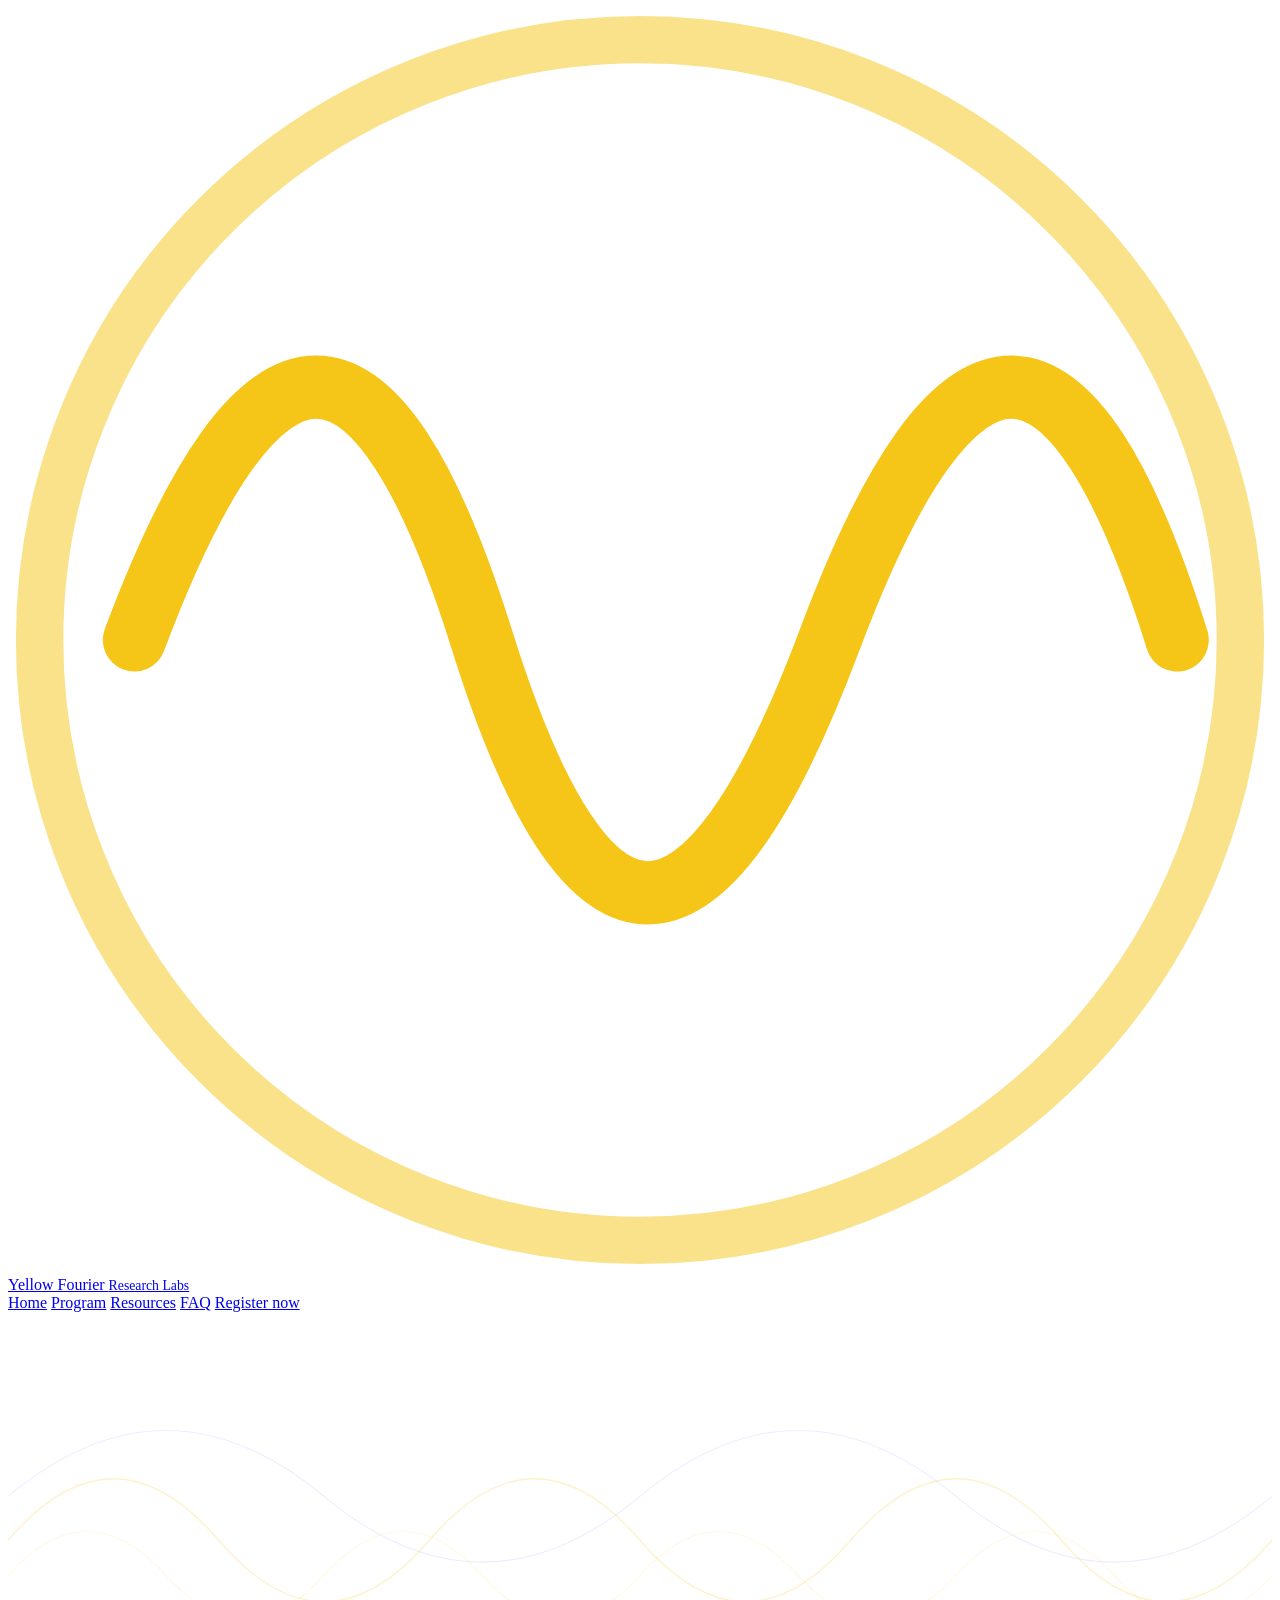
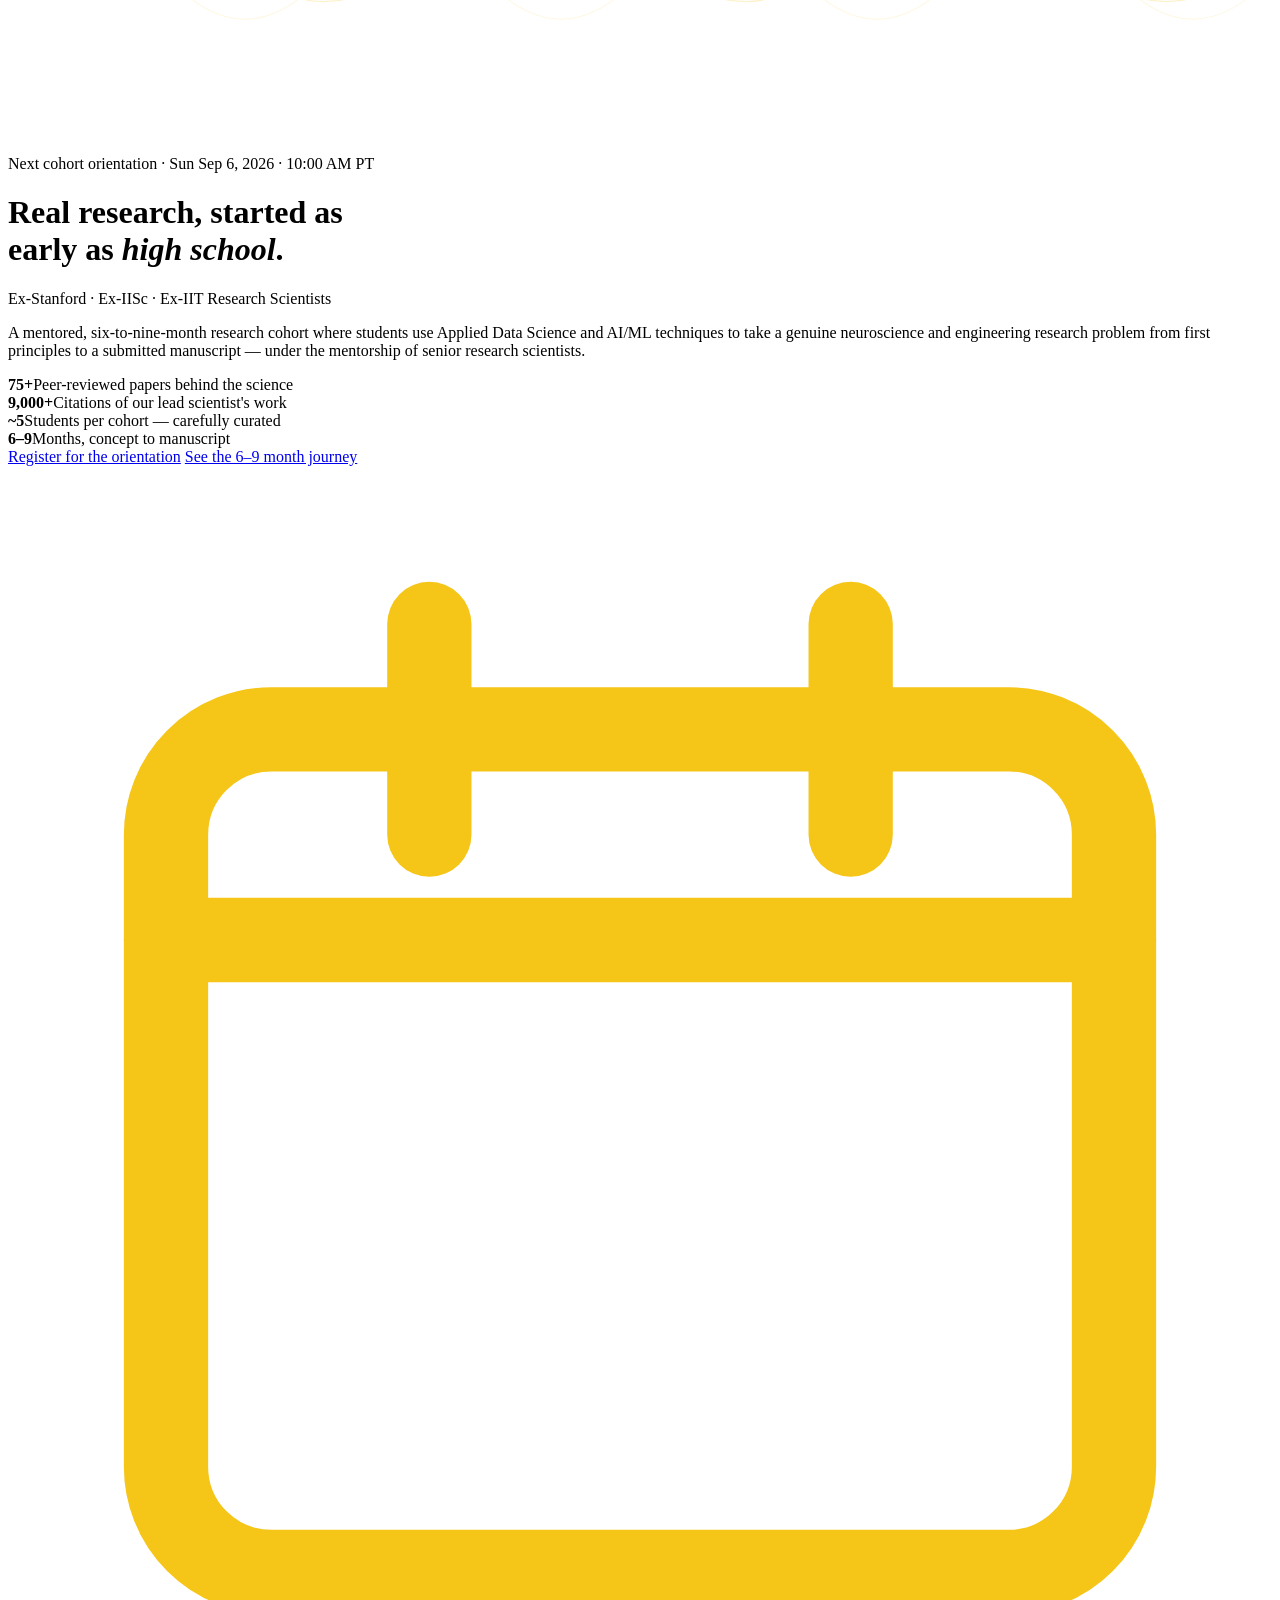
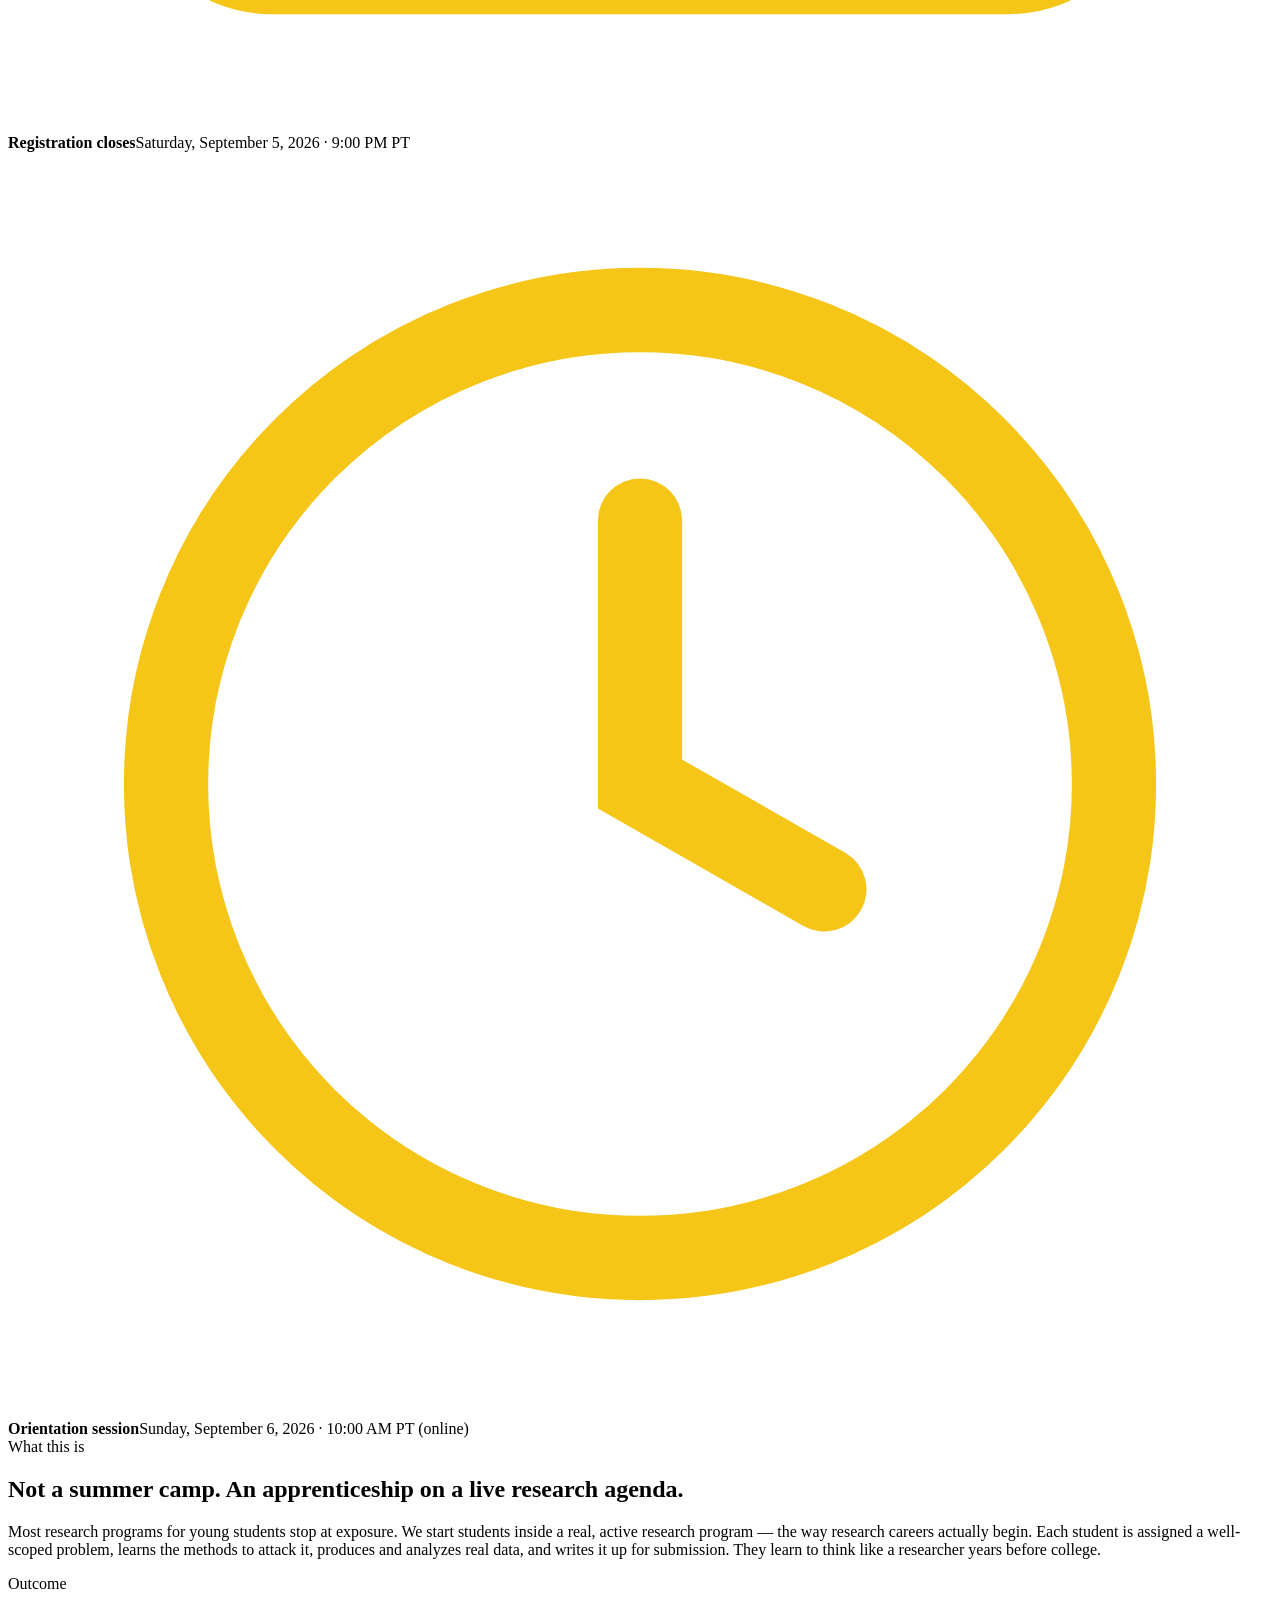
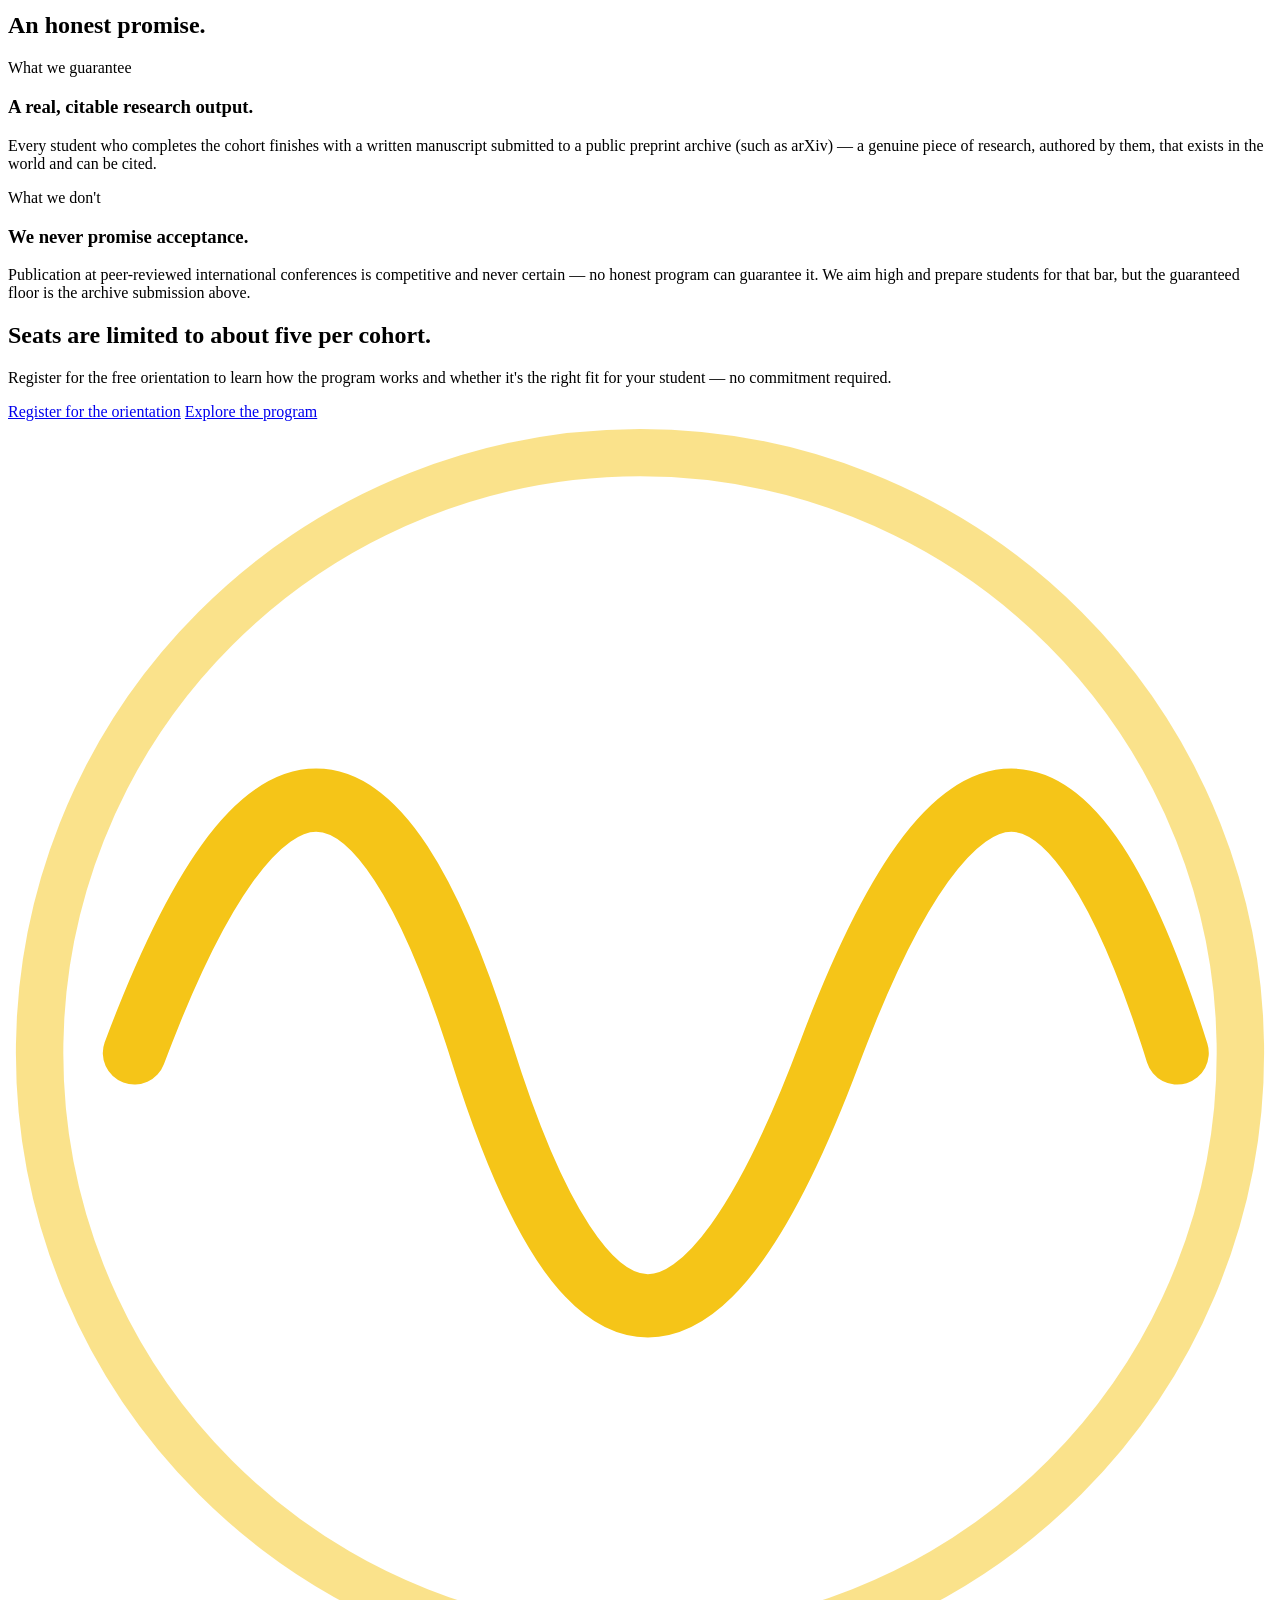
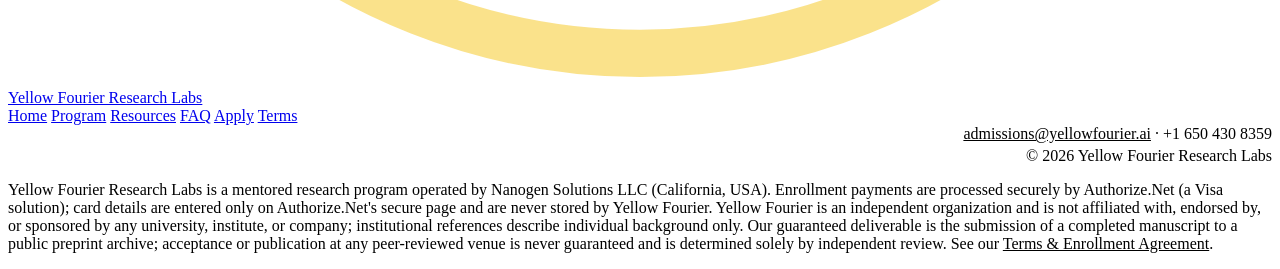
==== index.html @ 6ff9e4c4 "Add files via upload" ====
<!DOCTYPE html>
<html lang="en">
<head>
<meta charset="UTF-8">
<meta name="viewport" content="width=device-width, initial-scale=1.0">
<title>Yellow Fourier Research Labs — Real research. Started early.</title>
<meta name="description" content="A mentored 6–9 month research cohort where students take a real neuroscience and engineering problem from first principles to a submitted manuscript.">
<link rel="stylesheet" href="assets/styles.css">
</head>
<body>

<nav>
  <div class="wrap nav-in">
    <a class="brand" href="index.html">
      <svg class="dot" viewBox="0 0 40 40" fill="none"><circle cx="20" cy="20" r="19" stroke="#f5c518" stroke-width="1.5" opacity=".5"/><path d="M4 20 Q10 4 15 20 T26 20 T37 20" stroke="#f5c518" stroke-width="2" fill="none" stroke-linecap="round"/></svg>
      <span>Yellow&nbsp;Fourier <span style="color:var(--muted);font-size:.86rem">Research Labs</span></span>
    </a>
    <div class="nav-links">
      <a href="index.html" class="on">Home</a>
      <a href="program.html">Program</a>
      <a href="resources.html">Resources</a>
      <a href="faq.html">FAQ</a>
      <a href="apply.html" class="btn">Register now</a>
    </div>
  </div>
</nav>

<header>
  <div class="glow a"></div><div class="glow b"></div>
  <svg class="hero-wave" viewBox="0 0 1440 500" preserveAspectRatio="none" aria-hidden="true">
    <path d="M0 260 Q 120 120 240 260 T 480 260 T 720 260 T 960 260 T 1200 260 T 1440 260" stroke="rgba(245,197,24,.22)" stroke-width="1.5" fill="none"/>
    <path d="M0 300 Q 90 200 180 300 T 360 300 T 540 300 T 720 300 T 900 300 T 1080 300 T 1260 300 T 1440 300" stroke="rgba(245,197,24,.12)" stroke-width="1.2" fill="none"/>
    <path d="M0 210 Q 180 60 360 210 T 720 210 T 1080 210 T 1440 210" stroke="rgba(120,90,255,.12)" stroke-width="1.2" fill="none"/>
  </svg>
  <div class="wrap hero-in">
    <div class="hero-main">
      <div class="badge"><span class="pulse"></span> Next cohort orientation · Sun Sep 6, 2026 · 10:00 AM PT</div>
      <h1 class="serif">Real research, started as<br>early as <em>high school</em>.</h1>
      <div class="credline">Ex-Stanford · Ex-IISc · Ex-IIT Research Scientists</div>
      <p class="lede">A mentored, six-to-nine-month research cohort where students use Applied Data Science and AI/ML techniques to take a genuine neuroscience and engineering research problem from first principles to a submitted manuscript — under the mentorship of senior research scientists.</p>
      <div class="cred">
        <div><b>75+</b><span>Peer-reviewed papers behind the science</span></div>
        <div><b>9,000+</b><span>Citations of our lead scientist's work</span></div>
        <div><b>~5</b><span>Students per cohort — carefully curated</span></div>
        <div><b>6–9</b><span>Months, concept to manuscript</span></div>
      </div>
    </div>
    <aside class="hero-side">
      <div class="hero-cta">
        <a class="btn" href="apply.html">Register for the orientation</a>
        <a class="btn ghost" href="program.html">See the 6–9 month journey</a>
      </div>
      <div class="date-item">
        <svg viewBox="0 0 24 24" fill="none"><rect x="3" y="5" width="18" height="16" rx="2" stroke="#f5c518" stroke-width="1.6"/><path d="M3 9h18M8 3v4M16 3v4" stroke="#f5c518" stroke-width="1.6" stroke-linecap="round"/></svg>
        <div><b>Registration closes</b><span>Saturday, September 5, 2026 · 9:00 PM PT</span></div>
      </div>
      <div class="date-item">
        <svg viewBox="0 0 24 24" fill="none"><circle cx="12" cy="12" r="9" stroke="#f5c518" stroke-width="1.6"/><path d="M12 7v5l3.5 2" stroke="#f5c518" stroke-width="1.6" stroke-linecap="round"/></svg>
        <div><b>Orientation session</b><span>Sunday, September 6, 2026 · 10:00 AM PT (online)</span></div>
      </div>
    </aside>
  </div>
</header>

<div class="divider"></div>

<section>
  <div class="wrap">
    <div class="eyebrow">What this is</div>
    <h2 class="serif">Not a summer camp. An apprenticeship on a live research agenda.</h2>
    <p class="section-lede">Most research programs for young students stop at exposure. We start students inside a real, active research program — the way research careers actually begin. Each student is assigned a well-scoped problem, learns the methods to attack it, produces and analyzes real data, and writes it up for submission. They learn to think like a researcher years before college.</p>
  </div>
</section>

<section style="padding-top:0">
  <div class="wrap">
    <div class="eyebrow">Outcome</div>
    <h2 class="serif">An honest promise.</h2>
    <div class="promise">
      <div class="grid">
        <div class="good">
          <span class="tag g">What we guarantee</span>
          <h3>A real, citable research output.</h3>
          <p>Every student who completes the cohort finishes with a written manuscript submitted to a public preprint archive (such as arXiv) — a genuine piece of research, authored by them, that exists in the world and can be cited.</p>
        </div>
        <div class="bad">
          <span class="tag n">What we don't</span>
          <h3>We never promise acceptance.</h3>
          <p>Publication at peer-reviewed international conferences is competitive and never certain — no honest program can guarantee it. We aim high and prepare students for that bar, but the guaranteed floor is the archive submission above.</p>
        </div>
      </div>
    </div>
  </div>
</section>

<section style="padding-top:0">
  <div class="wrap">
    <div class="cta-strip">
      <h2 class="serif">Seats are limited to about five per cohort.</h2>
      <p>Register for the free orientation to learn how the program works and whether it's the right fit for your student — no commitment required.</p>
      <div class="row">
        <a class="btn" href="apply.html">Register for the orientation</a>
        <a class="btn ghost" href="program.html">Explore the program</a>
      </div>
    </div>
  </div>
</section>

<footer>
  <div class="wrap">
    <div class="foot-in">
      <a class="brand" href="index.html" style="font-size:1rem">
        <svg class="dot" viewBox="0 0 40 40" fill="none"><circle cx="20" cy="20" r="19" stroke="#f5c518" stroke-width="1.5" opacity=".5"/><path d="M4 20 Q10 4 15 20 T26 20 T37 20" stroke="#f5c518" stroke-width="2" fill="none" stroke-linecap="round"/></svg>
        <span>Yellow Fourier Research Labs</span>
      </a>
      <div class="foot-links">
        <a href="index.html">Home</a>
        <a href="program.html">Program</a>
        <a href="resources.html">Resources</a>
        <a href="faq.html">FAQ</a>
        <a href="apply.html">Apply</a>
        <a href="terms.html">Terms</a>
      </div>
      <div style="text-align:right">
        <div><a href="mailto:admissions@yellowfourier.ai" style="color:var(--amber-2)">admissions@yellowfourier.ai</a> · +1 650 430 8359</div>
        <div style="margin-top:4px">© 2026 Yellow Fourier Research Labs</div>
      </div>
    </div>
    <p class="foot-legal">Yellow Fourier Research Labs is a mentored research program operated by Nanogen Solutions LLC (California, USA). Enrollment payments are processed securely by Authorize.Net (a Visa solution); card details are entered only on Authorize.Net's secure page and are never stored by Yellow Fourier. Yellow Fourier is an independent organization and is not affiliated with, endorsed by, or sponsored by any university, institute, or company; institutional references describe individual background only. Our guaranteed deliverable is the submission of a completed manuscript to a public preprint archive; acceptance or publication at any peer-reviewed venue is never guaranteed and is determined solely by independent review. See our <a href="terms.html" style="color:var(--amber-2)">Terms &amp; Enrollment Agreement</a>.</p>
  </div>
</footer>

<script>
/* Yellow Fourier Research Labs — shared site script (inlined). */
(function(){
  var form = document.getElementById('regForm');
  var note = document.getElementById('formNote');
  if(form){
    form.addEventListener('submit', function(e){
      e.preventDefault();
      if(!form.checkValidity()){ form.reportValidity(); return; }
      var v = function(id){ var el = document.getElementById(id); return el && el.value ? el.value.trim() : ''; };
      var lines = [
        'YELLOW FOURIER RESEARCH LABS — COHORT REGISTRATION','',
        '— Parent / guardian —',
        'Name: ' + v('pFirst') + ' ' + v('pLast'),
        'Email: ' + v('pEmail'),
        'Phone: ' + v('pPhone'),'',
        '— Student —',
        'Name: ' + v('sFirst') + ' ' + v('sLast'),
        'Grade: ' + v('grade'),
        'School: ' + v('school'),
        'County: ' + v('county'),
        'City/State/Country: ' + (v('location') || '(not provided)'),
        'Field of interest: ' + (v('field') || '(not provided)'),'',
        '— Prior research / technical experience —',
        (v('exp') || '(none provided)'),'',
        '— Anything else —',
        (v('notes') || '(none provided)'),'',
        'Registering for the orientation on Sunday, September 6, 2026 at 10:00 AM PT.'
      ];
      var subject = 'Cohort registration — ' + v('sFirst') + ' ' + v('sLast');
      var mailto = 'mailto:admissions@yellowfourier.ai?subject=' + encodeURIComponent(subject) + '&body=' + encodeURIComponent(lines.join('\n'));
      window.location.href = mailto;
      note.textContent = 'Your email app should now open with your registration pre-filled — just press send to admissions@yellowfourier.ai. If nothing opened, email us directly at admissions@yellowfourier.ai.';
      note.style.display = 'block';
      note.scrollIntoView({behavior:'smooth', block:'center'});
    });
  }

  var ACCESS_CODE = 'yfrl-cohort';
  var gate = document.getElementById('kbGate');
  var content = document.getElementById('kbContent');
  var passEl = document.getElementById('kbPass');
  var errEl = document.getElementById('kbErr');
  var btn = document.getElementById('kbBtn');
  var lockBtn = document.getElementById('kbLock');
  function tryUnlock(){
    var val = (passEl.value || '').trim();
    if(val.toLowerCase() === ACCESS_CODE.toLowerCase()){
      gate.style.display = 'none'; content.classList.add('open'); errEl.style.display = 'none';
    } else { errEl.style.display = 'block'; passEl.focus(); passEl.select(); }
  }
  if(btn){ btn.addEventListener('click', tryUnlock); }
  if(passEl){ passEl.addEventListener('keydown', function(e){ if(e.key === 'Enter'){ e.preventDefault(); tryUnlock(); } }); }
  if(lockBtn){ lockBtn.addEventListener('click', function(){ content.classList.remove('open'); gate.style.display = 'block'; passEl.value = ''; window.scrollTo({top:0, behavior:'smooth'}); }); }

  var faqs = document.querySelectorAll('.faq-item');
  faqs.forEach(function(d){ d.addEventListener('toggle', function(){ if(d.open){ faqs.forEach(function(o){ if(o !== d) o.open = false; }); } }); });
})();
</script>
</body>
</html>
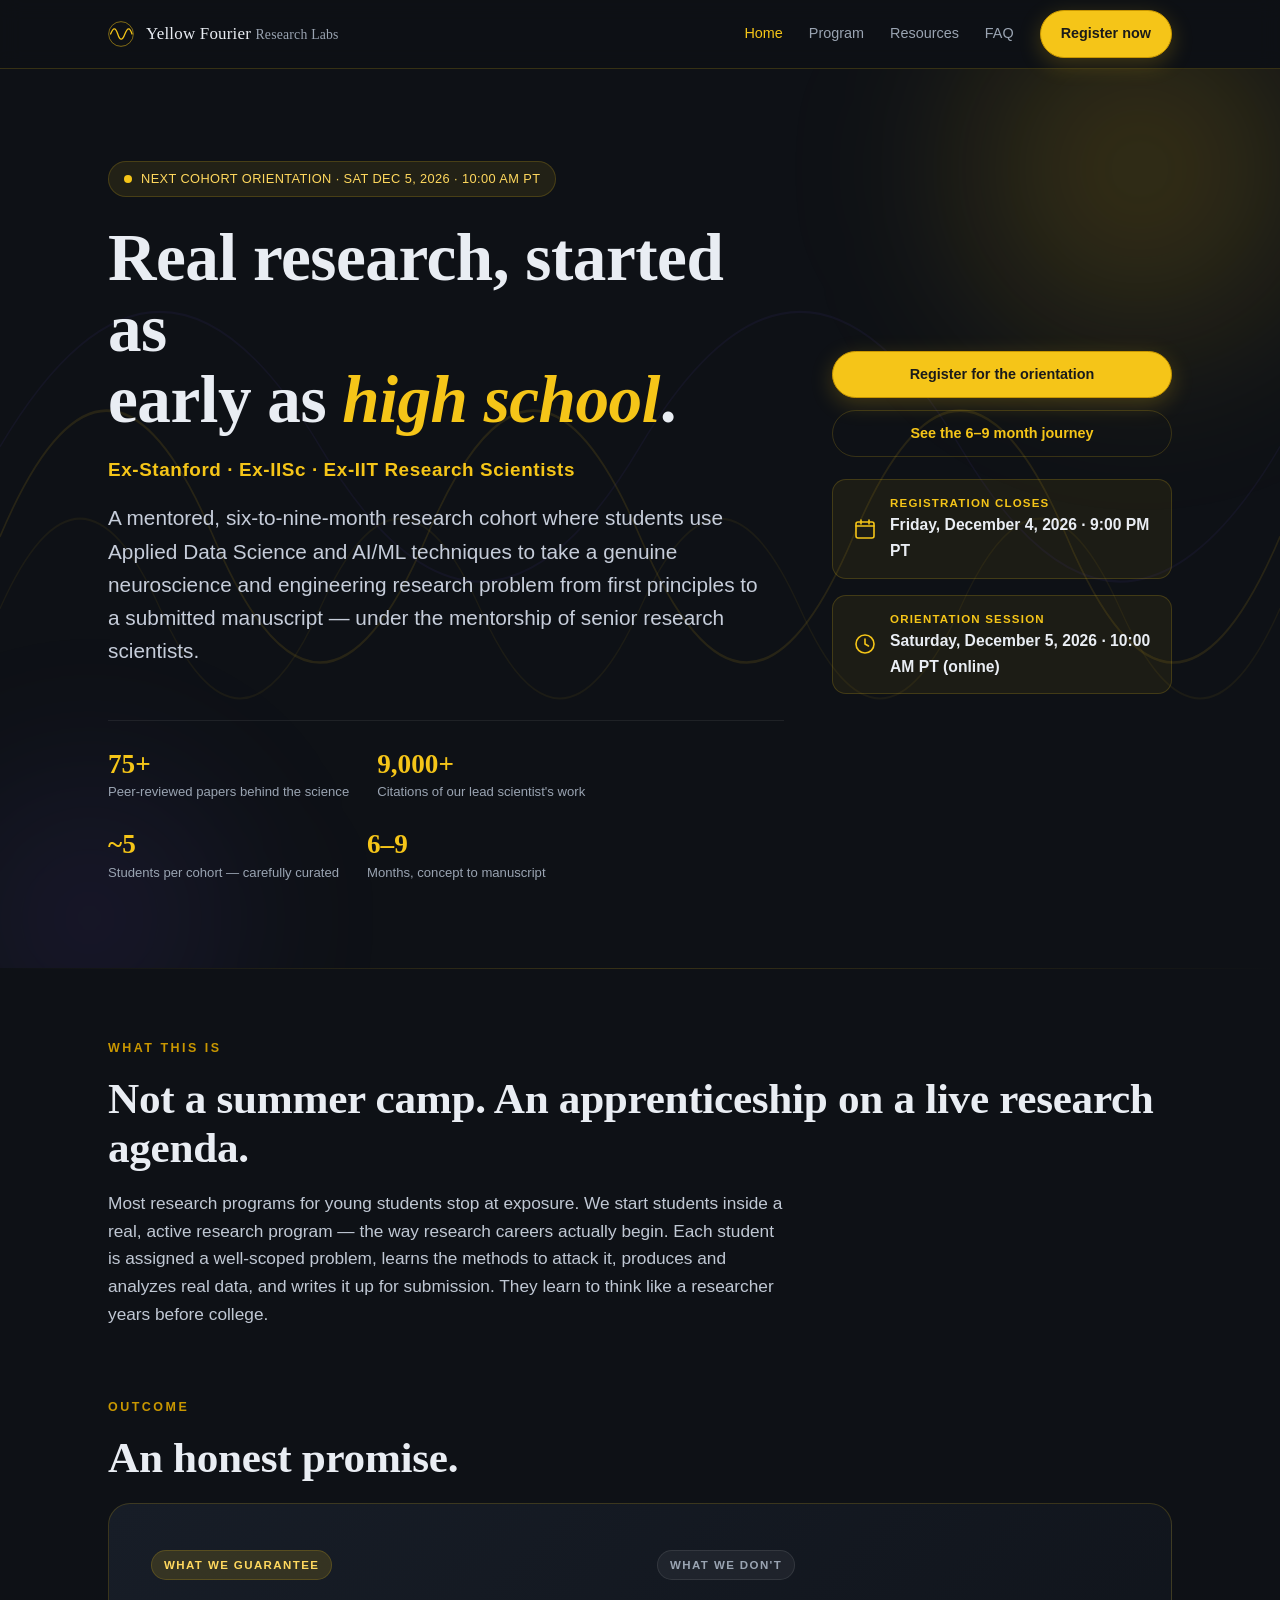
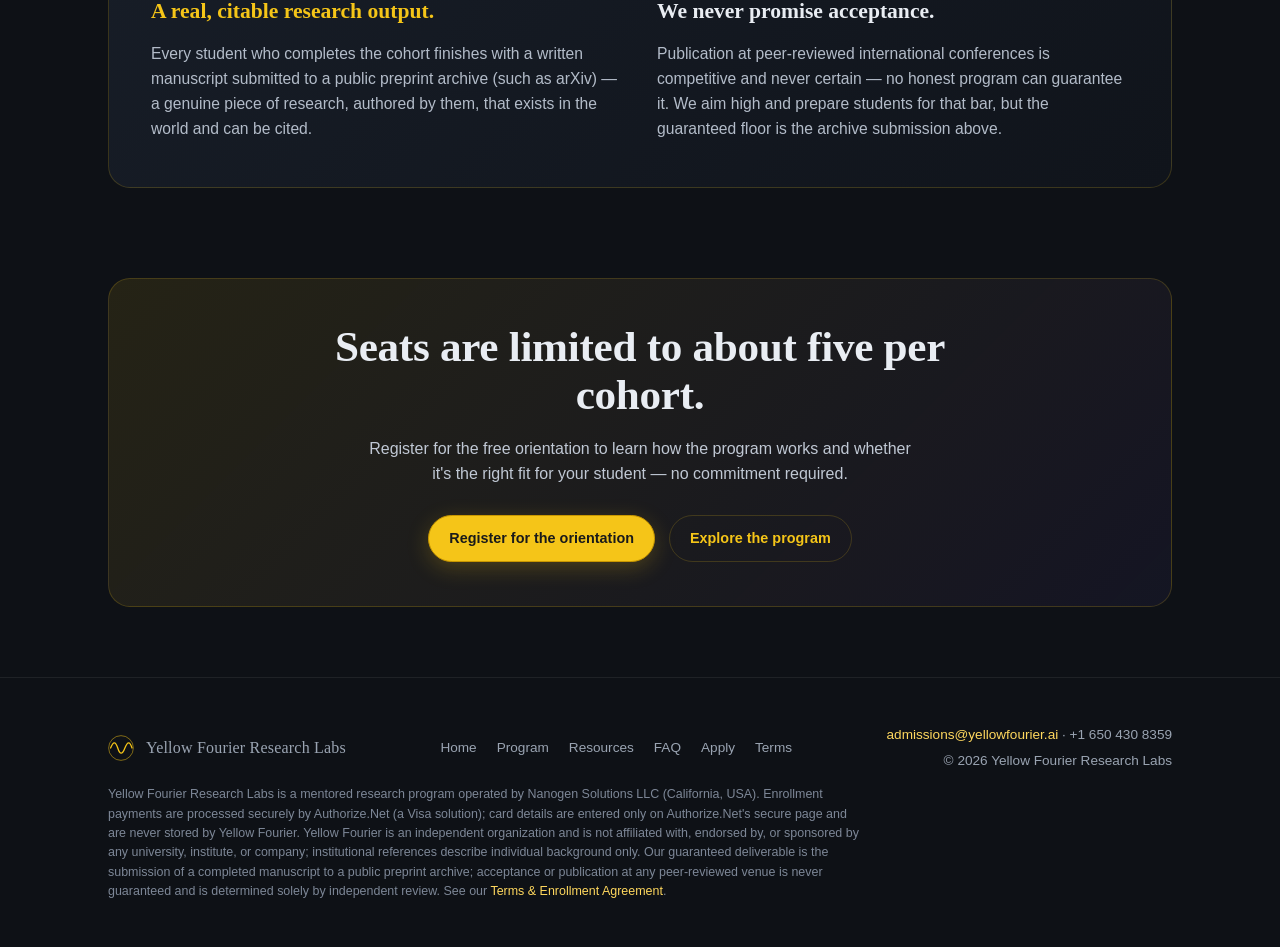
==== commit 28051c5a: "Orientation -> Sat Dec 5, 2026 (reg closes Dec 4); enroll.html redirect to A2" ====
--- a/index.html
+++ b/index.html
@@ -34,7 +34,7 @@
   </svg>
   <div class="wrap hero-in">
     <div class="hero-main">
-      <div class="badge"><span class="pulse"></span> Next cohort orientation · Sun Sep 6, 2026 · 10:00 AM PT</div>
+      <div class="badge"><span class="pulse"></span> Next cohort orientation · Sat Dec 5, 2026 · 10:00 AM PT</div>
       <h1 class="serif">Real research, started as<br>early as <em>high school</em>.</h1>
       <div class="credline">Ex-Stanford · Ex-IISc · Ex-IIT Research Scientists</div>
       <p class="lede">A mentored, six-to-nine-month research cohort where students use Applied Data Science and AI/ML techniques to take a genuine neuroscience and engineering research problem from first principles to a submitted manuscript — under the mentorship of senior research scientists.</p>
@@ -52,11 +52,11 @@
       </div>
       <div class="date-item">
         <svg viewBox="0 0 24 24" fill="none"><rect x="3" y="5" width="18" height="16" rx="2" stroke="#f5c518" stroke-width="1.6"/><path d="M3 9h18M8 3v4M16 3v4" stroke="#f5c518" stroke-width="1.6" stroke-linecap="round"/></svg>
-        <div><b>Registration closes</b><span>Saturday, September 5, 2026 · 9:00 PM PT</span></div>
+        <div><b>Registration closes</b><span>Friday, December 4, 2026 · 9:00 PM PT</span></div>
       </div>
       <div class="date-item">
         <svg viewBox="0 0 24 24" fill="none"><circle cx="12" cy="12" r="9" stroke="#f5c518" stroke-width="1.6"/><path d="M12 7v5l3.5 2" stroke="#f5c518" stroke-width="1.6" stroke-linecap="round"/></svg>
-        <div><b>Orientation session</b><span>Sunday, September 6, 2026 · 10:00 AM PT (online)</span></div>
+        <div><b>Orientation session</b><span>Saturday, December 5, 2026 · 10:00 AM PT (online)</span></div>
       </div>
     </aside>
   </div>
@@ -157,7 +157,7 @@
         (v('exp') || '(none provided)'),'',
         '— Anything else —',
         (v('notes') || '(none provided)'),'',
-        'Registering for the orientation on Sunday, September 6, 2026 at 10:00 AM PT.'
+        'Registering for the orientation on Saturday, December 5, 2026 at 10:00 AM PT.'
       ];
       var subject = 'Cohort registration — ' + v('sFirst') + ' ' + v('sLast');
       var mailto = 'mailto:admissions@yellowfourier.ai?subject=' + encodeURIComponent(subject) + '&body=' + encodeURIComponent(lines.join('\n'));
--- a/assets/styles.css
+++ b/assets/styles.css
@@ -0,0 +1,272 @@
+:root{
+  --ink:#0e1116;
+  --panel:#141922;
+  --panel2:#1b2230;
+  --amber:#f5c518;
+  --amber-2:#ffd85e;
+  --amber-deep:#c99700;
+  --paper:#f7f4ec;
+  --muted:#9aa4b2;
+  --line:rgba(245,197,24,.18);
+  --serif:"Iowan Old Style","Palatino Linotype",Palatino,"Book Antiqua",Georgia,serif;
+  --sans:-apple-system,BlinkMacSystemFont,"Segoe UI",Roboto,Helvetica,Arial,sans-serif;
+}
+*{box-sizing:border-box;margin:0;padding:0}
+html{scroll-behavior:smooth}
+body{
+  background:var(--ink);
+  color:#e9edf3;
+  font-family:var(--sans);
+  line-height:1.6;
+  -webkit-font-smoothing:antialiased;
+  overflow-x:hidden;
+}
+a{color:inherit;text-decoration:none}
+.wrap{max-width:1120px;margin:0 auto;padding:0 28px}
+.serif{font-family:var(--serif)}
+.amber{color:var(--amber)}
+
+/* NAV */
+nav{
+  position:sticky;top:0;z-index:50;
+  backdrop-filter:blur(10px);
+  background:rgba(14,17,22,.72);
+  border-bottom:1px solid var(--line);
+}
+.nav-in{display:flex;align-items:center;justify-content:space-between;height:68px}
+.brand{display:flex;align-items:center;gap:12px;font-family:var(--serif);font-size:1.06rem;letter-spacing:.2px}
+.brand .dot{width:26px;height:26px;flex:0 0 26px}
+.nav-links{display:flex;gap:26px;align-items:center;font-size:.9rem;color:var(--muted)}
+.nav-links a{transition:color .15s}
+.nav-links a:hover{color:var(--amber)}
+.nav-links a.on:not(.btn){color:var(--amber)}
+.btn{
+  display:inline-block;background:var(--amber);color:#1a1a1a;
+  font-weight:650;font-size:.9rem;padding:11px 20px;border-radius:999px;
+  border:1px solid var(--amber-deep);transition:transform .15s ease, box-shadow .2s ease;
+  box-shadow:0 6px 22px rgba(245,197,24,.22);cursor:pointer;
+}
+.btn:hover{transform:translateY(-2px);box-shadow:0 10px 30px rgba(245,197,24,.34)}
+.btn.ghost{background:transparent;color:var(--amber);box-shadow:none;border-color:var(--line)}
+.btn.ghost:hover{background:rgba(245,197,24,.08)}
+@media(max-width:760px){.nav-links a:not(.btn){display:none}}
+
+/* HERO */
+header{position:relative;padding:92px 0 84px;overflow:hidden}
+.hero-wave{position:absolute;inset:0;width:100%;height:100%;z-index:0;opacity:.5}
+.glow{position:absolute;z-index:0;filter:blur(70px);border-radius:50%}
+.glow.a{width:520px;height:520px;background:radial-gradient(circle,rgba(245,197,24,.22),transparent 70%);top:-160px;right:-120px}
+.glow.b{width:420px;height:420px;background:radial-gradient(circle,rgba(120,90,255,.12),transparent 70%);bottom:-160px;left:-120px}
+.hero-in{position:relative;z-index:2;display:grid;grid-template-columns:minmax(0,1fr) 340px;column-gap:48px;row-gap:0;align-items:center}
+.hero-main{min-width:0}
+.hero-side{display:flex;flex-direction:column;gap:16px;align-self:center}
+.hero-side .hero-cta{margin-top:0;flex-direction:column;gap:12px;margin-bottom:6px}
+.hero-side .hero-cta .btn{text-align:center}
+@media(max-width:900px){
+  .hero-in{grid-template-columns:1fr}
+  .hero-side{margin-top:38px}
+}
+.badge{
+  display:inline-flex;align-items:center;gap:9px;font-size:.8rem;letter-spacing:.4px;
+  text-transform:uppercase;color:var(--amber-2);background:rgba(245,197,24,.09);
+  border:1px solid var(--line);padding:7px 15px;border-radius:999px;margin-bottom:26px;
+}
+.pulse{width:8px;height:8px;border-radius:50%;background:var(--amber);box-shadow:0 0 0 0 rgba(245,197,24,.6);animation:pulse 2s infinite}
+@keyframes pulse{0%{box-shadow:0 0 0 0 rgba(245,197,24,.55)}70%{box-shadow:0 0 0 10px rgba(245,197,24,0)}100%{box-shadow:0 0 0 0 rgba(245,197,24,0)}}
+h1{font-family:var(--serif);font-weight:600;font-size:clamp(2.5rem,6vw,4.2rem);line-height:1.05;letter-spacing:-.5px}
+h1 em{font-style:italic;color:var(--amber)}
+.credline{font-size:clamp(1rem,2vw,1.18rem);font-weight:700;letter-spacing:.6px;color:var(--amber);margin-top:20px}
+.lede{font-size:clamp(1.05rem,2.2vw,1.3rem);color:#c6cdda;margin-top:16px;max-width:660px}
+.hero-cta{display:flex;gap:14px;flex-wrap:wrap;margin-top:38px}
+.cred{grid-column:1/-1;display:flex;flex-wrap:wrap;gap:28px;margin-top:52px;padding-top:30px;border-top:1px solid rgba(255,255,255,.07)}
+.cred div{min-width:120px}
+.cred b{font-family:var(--serif);font-size:1.7rem;color:var(--amber);display:block;line-height:1}
+.cred span{font-size:.82rem;color:var(--muted)}
+.date-item{display:flex;gap:13px;align-items:center;background:rgba(245,197,24,.06);border:1px solid var(--line);border-radius:14px;padding:14px 20px}
+.date-item svg{width:24px;height:24px;flex:0 0 24px}
+.date-item b{display:block;font-size:.72rem;letter-spacing:1.2px;text-transform:uppercase;color:var(--amber)}
+.date-item span{font-size:.98rem;color:#e9edf3;font-weight:600}
+
+/* PAGE HEADER (non-home pages) */
+.page-hero{position:relative;overflow:hidden;padding:70px 0 10px}
+.page-hero .glow.a{width:420px;height:420px;top:-180px;right:-140px}
+.page-hero .inner{position:relative;z-index:2;max-width:760px}
+.page-hero .eyebrow{margin-bottom:14px}
+.page-hero h1{font-size:clamp(2.1rem,5vw,3.2rem)}
+.page-hero p{color:#c0c8d4;font-size:1.1rem;margin-top:18px;max-width:680px}
+
+/* SECTIONS */
+section{padding:70px 0;position:relative}
+.eyebrow{font-size:.78rem;letter-spacing:2.5px;text-transform:uppercase;color:var(--amber-deep);font-weight:700;margin-bottom:16px}
+h2{font-family:var(--serif);font-weight:600;font-size:clamp(1.9rem,4vw,2.7rem);line-height:1.12;letter-spacing:-.3px}
+.section-lede{color:#c0c8d4;font-size:1.08rem;max-width:680px;margin-top:18px}
+.divider{height:1px;background:linear-gradient(90deg,transparent,var(--line),transparent)}
+
+/* JOURNEY */
+.phases{display:grid;grid-template-columns:repeat(3,1fr);gap:22px;margin-top:48px}
+.phase{
+  background:linear-gradient(180deg,var(--panel),var(--panel2));
+  border:1px solid rgba(255,255,255,.06);border-radius:18px;padding:30px 26px;position:relative;overflow:hidden;
+}
+.phase::before{content:"";position:absolute;top:0;left:0;right:0;height:3px;background:linear-gradient(90deg,var(--amber),transparent)}
+.phase .no{font-family:var(--serif);font-size:2.4rem;color:rgba(245,197,24,.28);line-height:1}
+.phase .mo{font-size:.78rem;letter-spacing:1.5px;text-transform:uppercase;color:var(--amber);margin:14px 0 8px}
+.phase h3{font-family:var(--serif);font-weight:600;font-size:1.3rem;margin-bottom:10px}
+.phase p{color:#aeb7c4;font-size:.95rem}
+@media(max-width:820px){.phases{grid-template-columns:1fr}}
+.format{display:grid;grid-template-columns:1fr 1fr;gap:22px;margin-top:22px}
+.fmt{display:flex;gap:14px;align-items:flex-start;background:rgba(245,197,24,.05);border:1px solid var(--line);border-radius:14px;padding:20px 22px}
+.fmt svg{width:26px;height:26px;flex:0 0 26px;margin-top:2px}
+.fmt b{font-family:var(--serif);font-size:1.05rem;display:block;margin-bottom:3px}
+.fmt span{color:#aeb7c4;font-size:.9rem}
+@media(max-width:820px){.format{grid-template-columns:1fr}}
+
+/* DOMAINS */
+.domains{display:grid;grid-template-columns:repeat(3,1fr);gap:22px;margin-top:44px}
+.dom{border:1px solid rgba(255,255,255,.08);border-radius:16px;padding:28px 24px;background:rgba(255,255,255,.02);transition:border-color .2s,transform .2s}
+.dom:hover{border-color:var(--line);transform:translateY(-3px)}
+.dom .ic{width:40px;height:40px;margin-bottom:16px}
+.dom h3{font-family:var(--serif);font-size:1.18rem;margin-bottom:8px;font-weight:600}
+.dom p{color:#aeb7c4;font-size:.92rem}
+@media(max-width:820px){.domains{grid-template-columns:1fr}}
+
+/* GUARANTEE */
+.promise{background:linear-gradient(135deg,#171d27,#10141b);border:1px solid var(--line);border-radius:22px;padding:46px 42px;margin-top:20px;position:relative;overflow:hidden}
+.promise .grid{display:grid;grid-template-columns:1fr 1fr;gap:34px}
+.promise h3{font-family:var(--serif);font-size:1.35rem;margin-bottom:12px}
+.promise .good h3{color:var(--amber)}
+.promise p{color:#b3bcc9;font-size:.98rem}
+.promise .tag{display:inline-block;font-size:.72rem;letter-spacing:1.4px;text-transform:uppercase;padding:5px 12px;border-radius:999px;margin-bottom:14px;font-weight:700}
+.tag.g{background:rgba(245,197,24,.14);color:var(--amber-2);border:1px solid var(--line)}
+.tag.n{background:rgba(255,255,255,.05);color:var(--muted);border:1px solid rgba(255,255,255,.09)}
+@media(max-width:720px){.promise .grid{grid-template-columns:1fr}.promise{padding:34px 26px}}
+
+/* CTA STRIP */
+.cta-strip{background:linear-gradient(135deg,rgba(245,197,24,.10),rgba(120,90,255,.06));border:1px solid var(--line);border-radius:22px;padding:44px 40px;margin-top:20px;text-align:center}
+.cta-strip h2{max-width:640px;margin:0 auto}
+.cta-strip p{color:#c0c8d4;max-width:560px;margin:16px auto 0}
+.cta-strip .row{display:flex;gap:14px;justify-content:center;flex-wrap:wrap;margin-top:28px}
+@media(max-width:720px){.cta-strip{padding:34px 24px}}
+
+/* RESOURCES / KNOWLEDGE BASE */
+.kb-gate{max-width:480px;margin:44px auto 0;background:linear-gradient(180deg,var(--panel),var(--panel2));border:1px solid var(--line);border-radius:20px;padding:38px 34px;text-align:center}
+.kb-gate .lockic{width:46px;height:46px;margin:0 auto 16px;display:block}
+.kb-gate h3{font-family:var(--serif);font-size:1.35rem;margin-bottom:8px}
+.kb-gate p{color:#aeb7c4;font-size:.92rem;margin-bottom:20px}
+.kb-gate .gate-row{display:flex;gap:10px;flex-wrap:wrap;justify-content:center}
+.kb-gate input{flex:1 1 200px;min-width:0;background:rgba(9,12,17,.6);border:1px solid rgba(255,255,255,.12);border-radius:11px;padding:12px 14px;color:#eef2f8;font-family:var(--sans);font-size:.95rem;transition:border-color .15s,box-shadow .15s}
+.kb-gate input:focus{outline:none;border-color:var(--amber);box-shadow:0 0 0 3px rgba(245,197,24,.15)}
+.kb-gate .gate-err{display:none;margin-top:14px;font-size:.85rem;color:#ff9a8a}
+.kb-gate .gate-hint{margin-top:16px;font-size:.78rem;color:var(--muted)}
+.kb-content{display:none;margin-top:12px}
+.kb-content.open{display:block;animation:fadeUp .4s ease}
+@keyframes fadeUp{from{opacity:0;transform:translateY(10px)}to{opacity:1;transform:none}}
+.kb-bar{display:flex;align-items:center;justify-content:space-between;gap:16px;flex-wrap:wrap;background:rgba(245,197,24,.06);border:1px solid var(--line);border-radius:14px;padding:14px 22px;margin-bottom:30px}
+.kb-bar .who{font-size:.9rem;color:#cdd4e0}
+.kb-bar .who b{color:var(--amber-2)}
+.kb-bar button{background:transparent;border:1px solid var(--line);color:var(--muted);font-size:.82rem;padding:8px 16px;border-radius:999px;cursor:pointer;font-family:var(--sans)}
+.kb-bar button:hover{color:var(--amber);border-color:var(--amber)}
+.kb-grid{display:grid;grid-template-columns:1fr 1fr;gap:22px}
+@media(max-width:820px){.kb-grid{grid-template-columns:1fr}}
+.kb-card{background:linear-gradient(180deg,var(--panel),#10151d);border:1px solid rgba(255,255,255,.07);border-radius:18px;padding:28px 26px}
+.kb-card .kbhead{display:flex;align-items:center;gap:12px;margin-bottom:6px}
+.kb-card .kbhead svg{width:26px;height:26px;flex:0 0 26px}
+.kb-card h3{font-family:var(--serif);font-size:1.2rem;font-weight:600}
+.kb-card .kbsub{color:var(--muted);font-size:.84rem;margin-bottom:18px}
+.kb-list{list-style:none;display:flex;flex-direction:column;gap:2px}
+.kb-list li{border-top:1px solid rgba(255,255,255,.06)}
+.kb-list li:first-child{border-top:none}
+.kb-list a{display:flex;align-items:baseline;justify-content:space-between;gap:12px;padding:12px 2px;color:#d6dce6;font-size:.94rem;transition:color .15s}
+.kb-list a:hover{color:var(--amber)}
+.kb-list a .meta{flex:0 0 auto;font-size:.72rem;letter-spacing:.6px;text-transform:uppercase;color:var(--muted)}
+.kb-badge{display:inline-block;font-size:.64rem;letter-spacing:.8px;text-transform:uppercase;color:var(--amber-2);background:rgba(245,197,24,.12);border:1px solid var(--line);border-radius:6px;padding:2px 7px;margin-left:8px;vertical-align:middle}
+.kb-note{margin-top:30px;text-align:center;color:var(--muted);font-size:.9rem}
+
+/* FAQ */
+.faq-list{max-width:820px;margin:44px auto 0;display:flex;flex-direction:column;gap:14px}
+.faq-item{background:linear-gradient(180deg,var(--panel),var(--panel2));border:1px solid rgba(255,255,255,.08);border-radius:14px;overflow:hidden}
+.faq-item summary{list-style:none;cursor:pointer;padding:20px 24px;font-family:var(--serif);font-size:1.08rem;color:#eef2f8;display:flex;align-items:center;justify-content:space-between;gap:16px}
+.faq-item summary::-webkit-details-marker{display:none}
+.faq-item summary .chev{flex:0 0 auto;width:18px;height:18px;transition:transform .2s ease}
+.faq-item[open] summary .chev{transform:rotate(180deg)}
+.faq-item summary:hover{color:var(--amber)}
+.faq-body{padding:0 24px 22px;color:#b3bcc9;font-size:.96rem}
+.faq-body a{color:var(--amber-2);cursor:pointer}
+
+/* REGISTER FORM */
+.reg-head{text-align:center;max-width:720px;margin:0 auto}
+.reg-head .section-lede{margin:18px auto 0}
+.reg-deadline{display:inline-flex;align-items:center;gap:9px;margin-top:22px;font-size:.86rem;font-weight:650;color:var(--amber-2);background:rgba(245,197,24,.09);border:1px solid var(--line);border-radius:999px;padding:9px 18px}
+form.reg{max-width:820px;margin:42px auto 0;background:linear-gradient(180deg,var(--panel),var(--panel2));border:1px solid rgba(255,255,255,.08);border-radius:22px;padding:40px 38px}
+.fieldset-title{font-family:var(--serif);font-size:1.15rem;color:var(--amber);margin:0 0 4px}
+.fieldset-title.mt{margin-top:34px}
+.fieldset-sub{color:var(--muted);font-size:.85rem;margin-bottom:20px}
+.grid2{display:grid;grid-template-columns:1fr 1fr;gap:18px}
+@media(max-width:640px){.grid2{grid-template-columns:1fr}form.reg{padding:30px 22px}}
+.field{display:flex;flex-direction:column;gap:7px;margin-bottom:2px}
+.field.full{grid-column:1/-1}
+.field label{font-size:.82rem;font-weight:600;color:#cdd4e0;letter-spacing:.2px}
+.field label .req{color:var(--amber)}
+.field input,.field select,.field textarea{
+  background:rgba(9,12,17,.6);border:1px solid rgba(255,255,255,.12);border-radius:11px;
+  padding:12px 14px;color:#eef2f8;font-family:var(--sans);font-size:.95rem;width:100%;transition:border-color .15s,box-shadow .15s;
+}
+.field textarea{resize:vertical;min-height:96px}
+.field select{appearance:none;cursor:pointer;background-image:url("data:image/svg+xml,%3Csvg xmlns='http://www.w3.org/2000/svg' width='12' height='8' viewBox='0 0 12 8'%3E%3Cpath d='M1 1l5 5 5-5' stroke='%23f5c518' stroke-width='1.6' fill='none' stroke-linecap='round'/%3E%3C/svg%3E");background-repeat:no-repeat;background-position:right 14px center;padding-right:36px}
+.field input:focus,.field select:focus,.field textarea:focus{outline:none;border-color:var(--amber);box-shadow:0 0 0 3px rgba(245,197,24,.15)}
+.field input::placeholder,.field textarea::placeholder{color:#6b7482}
+.reg-actions{margin-top:32px;display:flex;flex-direction:column;align-items:center;gap:14px}
+.reg-actions .btn{font-size:1rem;padding:14px 34px}
+.reg-fineprint{font-size:.8rem;color:var(--muted);text-align:center;max-width:560px}
+.reg-fineprint a{color:var(--amber-2)}
+.form-note{display:none;margin-top:18px;text-align:center;font-size:.9rem;color:var(--amber-2);background:rgba(245,197,24,.08);border:1px solid var(--line);border-radius:12px;padding:14px 18px}
+
+/* ENROLL / PAYMENT */
+.enroll-head{text-align:center;max-width:720px;margin:0 auto}
+.enroll-head .section-lede{margin:18px auto 0}
+.pay-card{max-width:560px;margin:42px auto 0;background:linear-gradient(180deg,var(--panel),#10151d);border:1px solid var(--line);border-radius:22px;padding:40px 36px;text-align:center;position:relative;overflow:hidden}
+.pay-card::before{content:"";position:absolute;top:0;left:0;right:0;height:3px;background:linear-gradient(90deg,var(--amber),transparent)}
+.pay-gate-tag{display:inline-flex;align-items:center;gap:9px;font-size:.78rem;font-weight:650;letter-spacing:.4px;color:var(--amber-2);background:rgba(245,197,24,.09);border:1px solid var(--line);border-radius:999px;padding:8px 16px;margin-bottom:20px}
+.pay-card h3{font-family:var(--serif);font-size:1.5rem;margin-bottom:10px}
+.pay-card p{color:#b3bcc9;font-size:.96rem;max-width:440px;margin:0 auto}
+.pay-amount{font-family:var(--serif);font-size:2.2rem;color:var(--amber);margin:24px 0 4px}
+.pay-amount small{font-size:.9rem;color:var(--muted);font-weight:400}
+.pay-card .btn{margin-top:22px;font-size:1rem;padding:14px 34px}
+.pay-form{margin:0}
+.pay-methods{margin-top:14px;font-size:.82rem;color:var(--muted)}
+.pay-fine{margin-top:20px;font-size:.8rem;color:var(--muted);max-width:440px;margin-left:auto;margin-right:auto}
+.placeholder-flag{display:inline-block;font-size:.66rem;letter-spacing:.8px;text-transform:uppercase;color:#ffb4a2;background:rgba(255,120,90,.12);border:1px solid rgba(255,120,90,.3);border-radius:6px;padding:2px 8px;margin-top:14px}
+
+/* CONTACT */
+.contact-card{display:inline-flex;flex-direction:column;gap:6px;margin-top:16px;background:var(--panel);border:1px solid var(--line);border-radius:16px;padding:26px 40px;text-align:left}
+.contact-card .who{font-family:var(--serif);font-size:1.15rem}
+.contact-card .role{font-size:.78rem;letter-spacing:1.4px;text-transform:uppercase;color:var(--amber);margin-bottom:6px}
+.contact-card .num{font-size:1.35rem;font-weight:650;color:#fff;letter-spacing:.5px}
+.contact-card .email{font-size:1.05rem;font-weight:600;color:var(--amber-2);word-break:break-all}
+.contact-card .note{font-size:.78rem;color:var(--muted)}
+.contact-wrap{text-align:center;margin-top:56px;padding-top:44px;border-top:1px solid rgba(255,255,255,.07)}
+
+/* LONG-FORM / LEGAL DOC */
+.doc{max-width:820px}
+.doc h2{margin-top:44px;font-size:clamp(1.35rem,2.6vw,1.7rem)}
+.doc h2:first-of-type{margin-top:0}
+.doc h3{font-family:var(--serif);font-size:1.12rem;margin:24px 0 6px;color:var(--amber-2);font-weight:600}
+.doc p{color:#c0c8d4;margin-top:12px;font-size:1rem}
+.doc ul{color:#c0c8d4;margin:12px 0 12px 22px;display:flex;flex-direction:column;gap:9px;font-size:1rem}
+.doc .updated{color:var(--muted);font-size:.85rem;margin-top:8px}
+.doc .callout{background:rgba(245,197,24,.06);border:1px solid var(--line);border-radius:14px;padding:20px 22px;margin-top:18px}
+.doc .callout p{margin-top:0;color:#cdd4e0}
+.doc a{color:var(--amber-2)}
+.terms-consent{margin-top:16px;font-size:.82rem;color:var(--muted);max-width:440px;margin-left:auto;margin-right:auto}
+.terms-consent a{color:var(--amber-2)}
+.secure-line{display:inline-flex;align-items:center;gap:8px;margin-top:16px;font-size:.8rem;color:var(--muted)}
+.secure-line svg{width:15px;height:15px;flex:0 0 15px}
+
+/* FOOTER */
+footer{border-top:1px solid rgba(255,255,255,.07);padding:46px 0;color:var(--muted);font-size:.85rem}
+.foot-legal{max-width:760px;font-size:.78rem;line-height:1.55;color:#7d8797;margin-top:14px}
+.foot-in{display:flex;justify-content:space-between;gap:20px;flex-wrap:wrap;align-items:center}
+.foot-links{display:flex;gap:20px;flex-wrap:wrap;font-size:.85rem}
+.foot-links a{color:var(--muted)}
+.foot-links a:hover{color:var(--amber)}
+.disclaimer{max-width:620px;font-size:.78rem;line-height:1.55;color:#7d8797;margin-top:20px}
